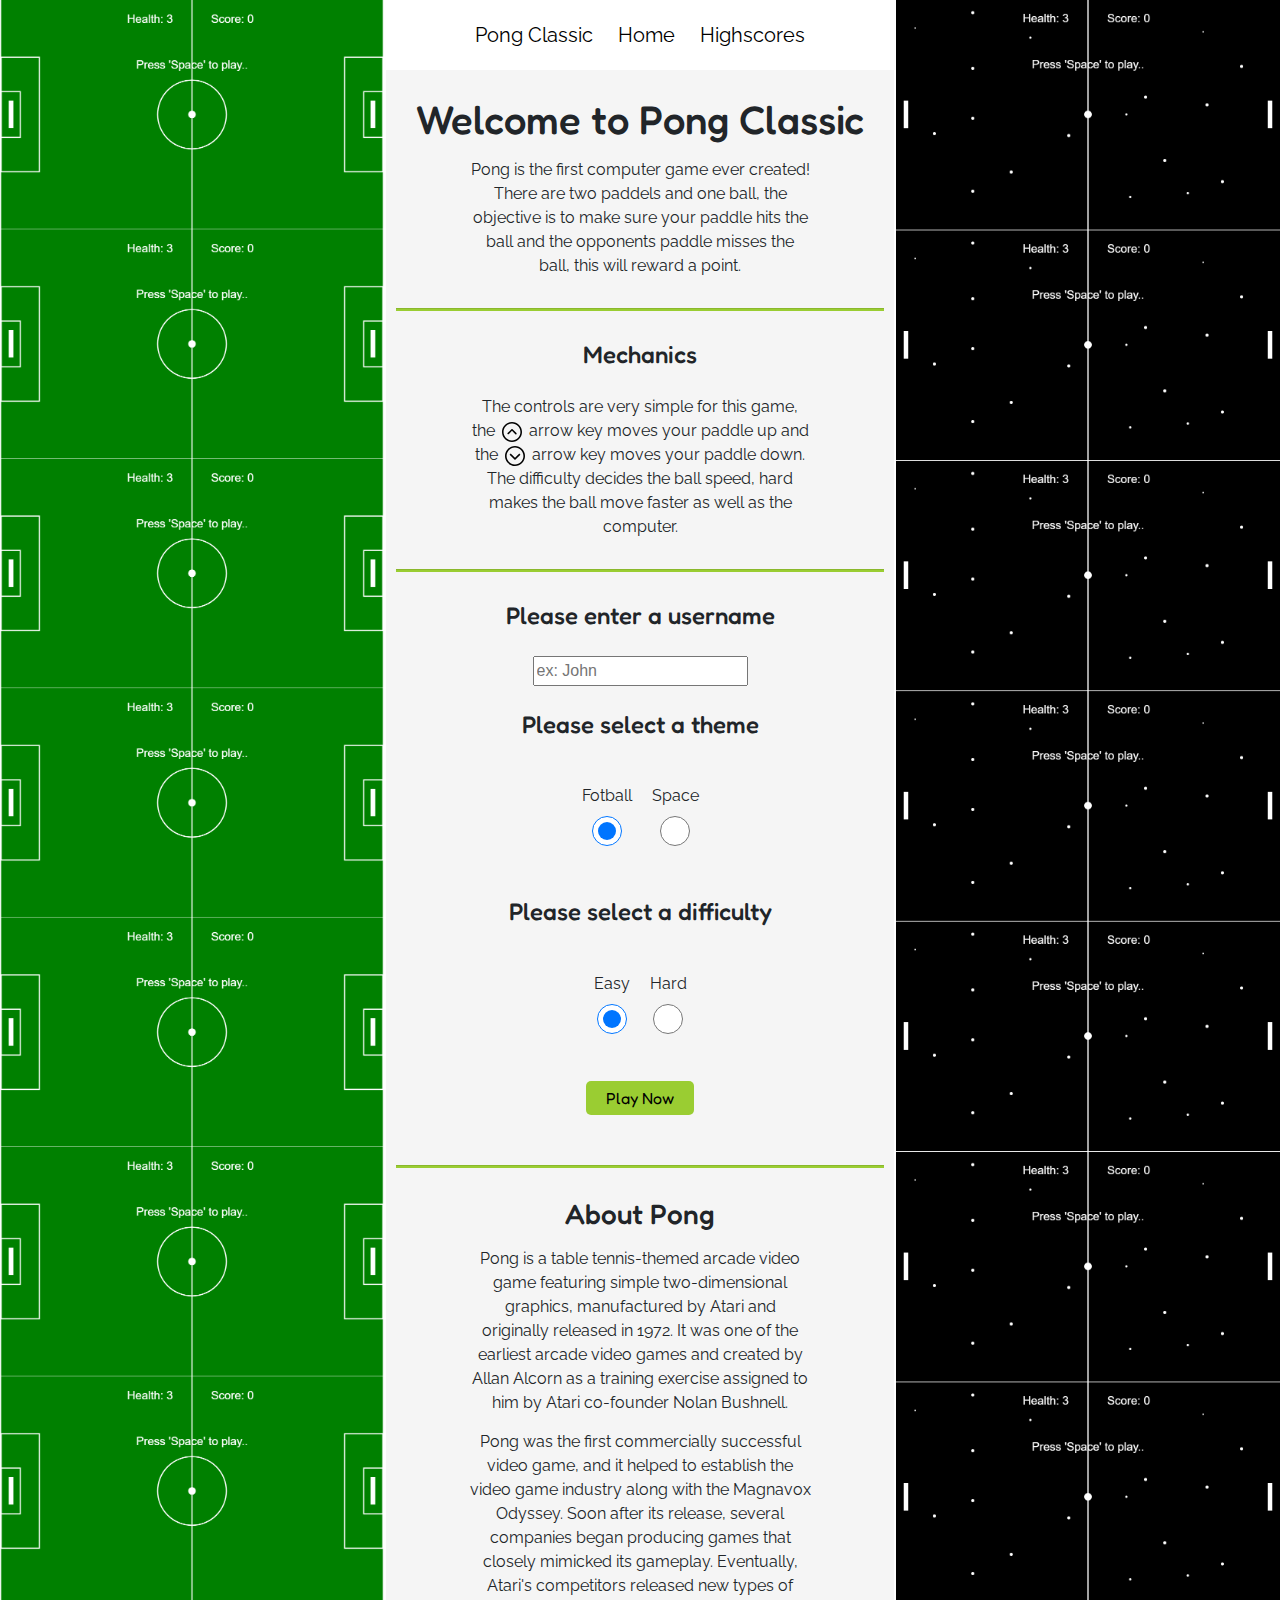
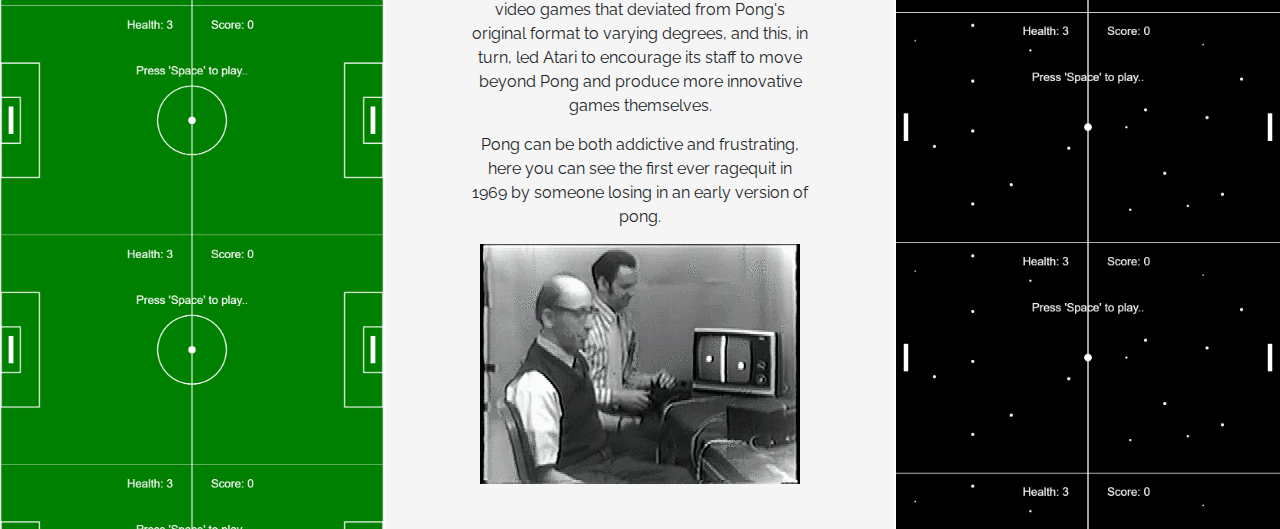
==== index.html @ d83b38e5 "lastest draft" ====
<!DOCTYPE html>
<html lang="en">

<head>
    <meta charset="UTF-8">

    <link href="https://fonts.googleapis.com/css2?family=Fredoka+One&display=swap" rel="stylesheet">
    <link href="https://fonts.googleapis.com/css2?family=Raleway:wght@500&display=swap" rel="stylesheet">

    <link rel="stylesheet" href="https://stackpath.bootstrapcdn.com/bootstrap/4.5.2/css/bootstrap.min.css"
        integrity="sha384-JcKb8q3iqJ61gNV9KGb8thSsNjpSL0n8PARn9HuZOnIxN0hoP+VmmDGMN5t9UJ0Z" crossorigin="anonymous">

    <link rel="stylesheet" href="style.css">
    <link rel="stylesheet" href="nav.css">
    <meta name="viewport" content="width=device-width, initial-scale=1.0">
    <title>Home</title>
</head>

<body class="bodyIndex">
    
      <nav class="navigation indexNav">
          <a class="navigation__brand" href="index.html">Pong Classic</a>
          <a class="navigation__link" href="index.html">Home</a>
          <a class="navigation__link" href="highscore.html">Highscores</a>
      </nav>
    <div class="container-fluid main">
        
        <div class="main__content">
            
            <h1>Welcome to Pong Classic</h1>
            <p>Pong is the first computer game ever created! There are two paddels and one ball, the objective is to
                make sure your paddle hits the ball and the opponents paddle misses the ball, this will reward a point.
            </p>
            <hr />
            <h4 class="main__subHeader">Mechanics</h4>
            <p>The controls are very simple for this game, the <img src="Images/up-arrow.svg" class="controlImage" alt="arrow_up"> arrow key moves your paddle up and the <img src="Images/arrow.svg" class="controlImage" alt="arrow_down"> arrow key moves your paddle down. The difficulty decides the ball speed, hard makes the ball move faster as well as the computer.</p>
            <hr />

            <h4 class="main__subHeader">Please enter a username</h4>
            <form id="usernameForm" onsubmit="playGame()">
                <input type="text" name="username" id="username" placeholder="ex: John" />
              
                   <h4 class="main__subHeader">Please select a theme</h4>
               
                <div class="main__checkboxes">
                    <div>
                        <label>Fotball</label><br />
                        <input type="radio" id="footballTheme" class="checkbox" onclick="onlyOne(this)" name="theme"
                            checked>
                    </div>
                    <div >
                        <label>Space</label><br />
                        <input type="radio" id="spaceTheme" class="checkbox" onclick="onlyOne(this)" name="theme">
                    </div>
                </div>

                    <h4 class="main__subHeader">Please select a difficulty</h4>

                <div class="main__checkboxes">
                    <div >
                        <label>Easy</label><br />
                        <input type="radio" id="easyDifficulty" class="checkbox" onclick="onlyOneDifficulty(this)"
                            name="difficulty" checked>
                    </div>
                    <div >
                        <label>Hard</label><br />
                        <input type="radio" id="hardDifficulty" class="checkbox" onclick="onlyOneDifficulty(this)"
                            name="difficulty">
                    </div>
                </div>

                <input type="submit" class="button" value="Play Now" />
            </form>

            <hr />
            <div class="main__about">
            <h3>About Pong</h3>
            <p>Pong is a table tennis-themed arcade video game featuring simple two-dimensional graphics, manufactured by Atari and originally released in 1972. It was one of the earliest arcade video games and created by Allan Alcorn as a training exercise assigned to him by Atari co-founder Nolan Bushnell.</p>
            <p>Pong was the first commercially successful video game, and it helped to establish the video game industry along with the Magnavox Odyssey. Soon after its release, several companies began producing games that closely mimicked its gameplay. Eventually, Atari's competitors released new types of video games that deviated from Pong's original format to varying degrees, and this, in turn, led Atari to encourage its staff to move beyond Pong and produce more innovative games themselves.</p>
            <p>Pong can be both addictive and frustrating, here you can see the first ever ragequit in 1969 by someone
                losing in an early version of pong.</p>
            <img src="Images/ragequit.gif" alt="ragequit_Gif" />
        </div>
        </div>

    </div>
    <script src="script.js"></script>
    <script src="https://code.jquery.com/jquery-3.5.1.slim.min.js"
        integrity="sha384-DfXdz2htPH0lsSSs5nCTpuj/zy4C+OGpamoFVy38MVBnE+IbbVYUew+OrCXaRkfj"
        crossorigin="anonymous"></script>
    <script src="https://cdn.jsdelivr.net/npm/popper.js@1.16.1/dist/umd/popper.min.js"
        integrity="sha384-9/reFTGAW83EW2RDu2S0VKaIzap3H66lZH81PoYlFhbGU+6BZp6G7niu735Sk7lN"
        crossorigin="anonymous"></script>
    <script src="https://stackpath.bootstrapcdn.com/bootstrap/4.5.2/js/bootstrap.min.js"
        integrity="sha384-B4gt1jrGC7Jh4AgTPSdUtOBvfO8shuf57BaghqFfPlYxofvL8/KUEfYiJOMMV+rV"
        crossorigin="anonymous"></script>
</body>

</html>
---- style.css ----
*{
    box-sizing: border-box;
}
h1, h2 ,h3, h4{
    font-family: 'Fredoka One', Arial, Helvetica, sans-serif;
}

p{
    font-family: 'Raleway', Arial, Helvetica, sans-serif;
}

label{
    font-family: 'Raleway', Arial, Helvetica, sans-serif;
}

.bodyIndex {
    background-image: url('Images/backgroundFootball.jpg'), url('Images/backgroundSpace.jpg');
    background-position: left top, right top;
    background-repeat: repeat-y;
    background-size: 30%;

}

.bodyGame{
    background-image: url('Images/gamebackground.jpg');
    background-repeat: no-repeat;
    background-size: cover;
    background-position: center top;

}

.main__content{
    width: 40.6%;
    margin: 0 auto;
    padding: 25px 10px;
    text-align: center;
    background-color: whitesmoke;
}

.main__content p {
    width: 70%;
    margin: 15px auto;
}

.main__subHeader{
    margin: 25px 0;
}

.checkbox {
    width: 30px;
    height: 30px;
}

.controlImage{
    width: 20px;
    margin: 0 3px;
}

.main__checkboxes{
    display: flex;
    flex-direction: row;
    justify-content: center;
}

.main__checkboxes div{
   margin: 20px 10px;
}

.main__content hr {
    background-color: yellowgreen;
    height: 2px;
    margin: 30px 0;
}

.main__about{
    margin: 20px 0;
}

.button {
    background-color:yellowgreen;
    border: none;
    padding: 5px 20px;
    border-radius: 5px;
    margin: 20px 0;
    font-family:'Fredoka One', Arial, Helvetica, sans-serif;
}


.gameinfo{
    display: flex; 
    flex-direction: column;
    align-items: center;
    font-size: 20px;
    padding-top: 50px;
}

.gameinfo__content{
    margin-top: 30px;
    display: flex;
}

.gameinfo__content--logout{
    flex: 1;
    text-align: right;

}

.gameinfo__content--logout a{
    color: white;
    text-decoration: none;
}

.gameinfo__content--logout a:hover{
    color: white;
    text-decoration: underline;
}

.gameinfo__name{
    flex:1; 
    display:flex;
    color: white;
    
}

.gameinfo__name--static{
    flex: 1;
}

.gameinfo__username{
    margin-left: 5px;
    flex: 5;
}


.scorelist{
    text-align: center;
    width: 50%;
    margin: 50px auto 0 auto;
    padding: 35px;
    background-color: whitesmoke;
    border-radius: 10px;
    
}

.scorelist h1{
    margin: 20px 0 40px 0;
    color: yellowgreen;
    font-size: 60px;
}

.scorelist__info{
    margin-bottom: 10px;
}


/*made in js */
.scorelist__row{ 
    padding: 15px 0;
    font-size: 28px;
    border-bottom: 1px solid yellowgreen;
    overflow-x: hidden;
    
}

.scorelist__scores{
    max-height: 450px;
    overflow-y: scroll;
    overflow-x: hidden;
    font-family: 'Raleway', sans-serif;
   
}

.scorelist__middle {
    width: 40%;
    margin: 0 auto;
    text-align: left;
    
}

.scorelist__right {
    padding-left: 40px;
}

.againButton {
    text-align: center;
    padding: 35px 0;
}

.againButton a{
    background-color:yellowgreen;
    border: none;
    padding: 15px 35px;
    border-radius: 5px;
    margin: 20px 0;
    text-decoration: none;
    font-family:'Fredoka One', Arial, Helvetica, sans-serif;
    color: black;
    font-size: 20px;
}
---- nav.css ----
.navigation {
    text-align: center;
    font-family: 'Raleway', Arial, Helvetica, sans-serif;
    text-decoration: none;
    padding: 20px 0;
    font-size: 20px;
    
}

.indexNav a {
    color: black;
    margin: 0 10px;
}

.indexNav .navigation__link:hover{
    text-decoration: none;
    color: rgba(0, 0, 0, 0.8);
}

.navigation__brand:hover{
    text-decoration: none;
}

.secondaryNav a{
    color: white;
    margin: 0 10px;
}

.secondaryNav .navigation__link:hover {
    text-decoration: none;
    color: rgba(255, 255, 255, 0.8);
}
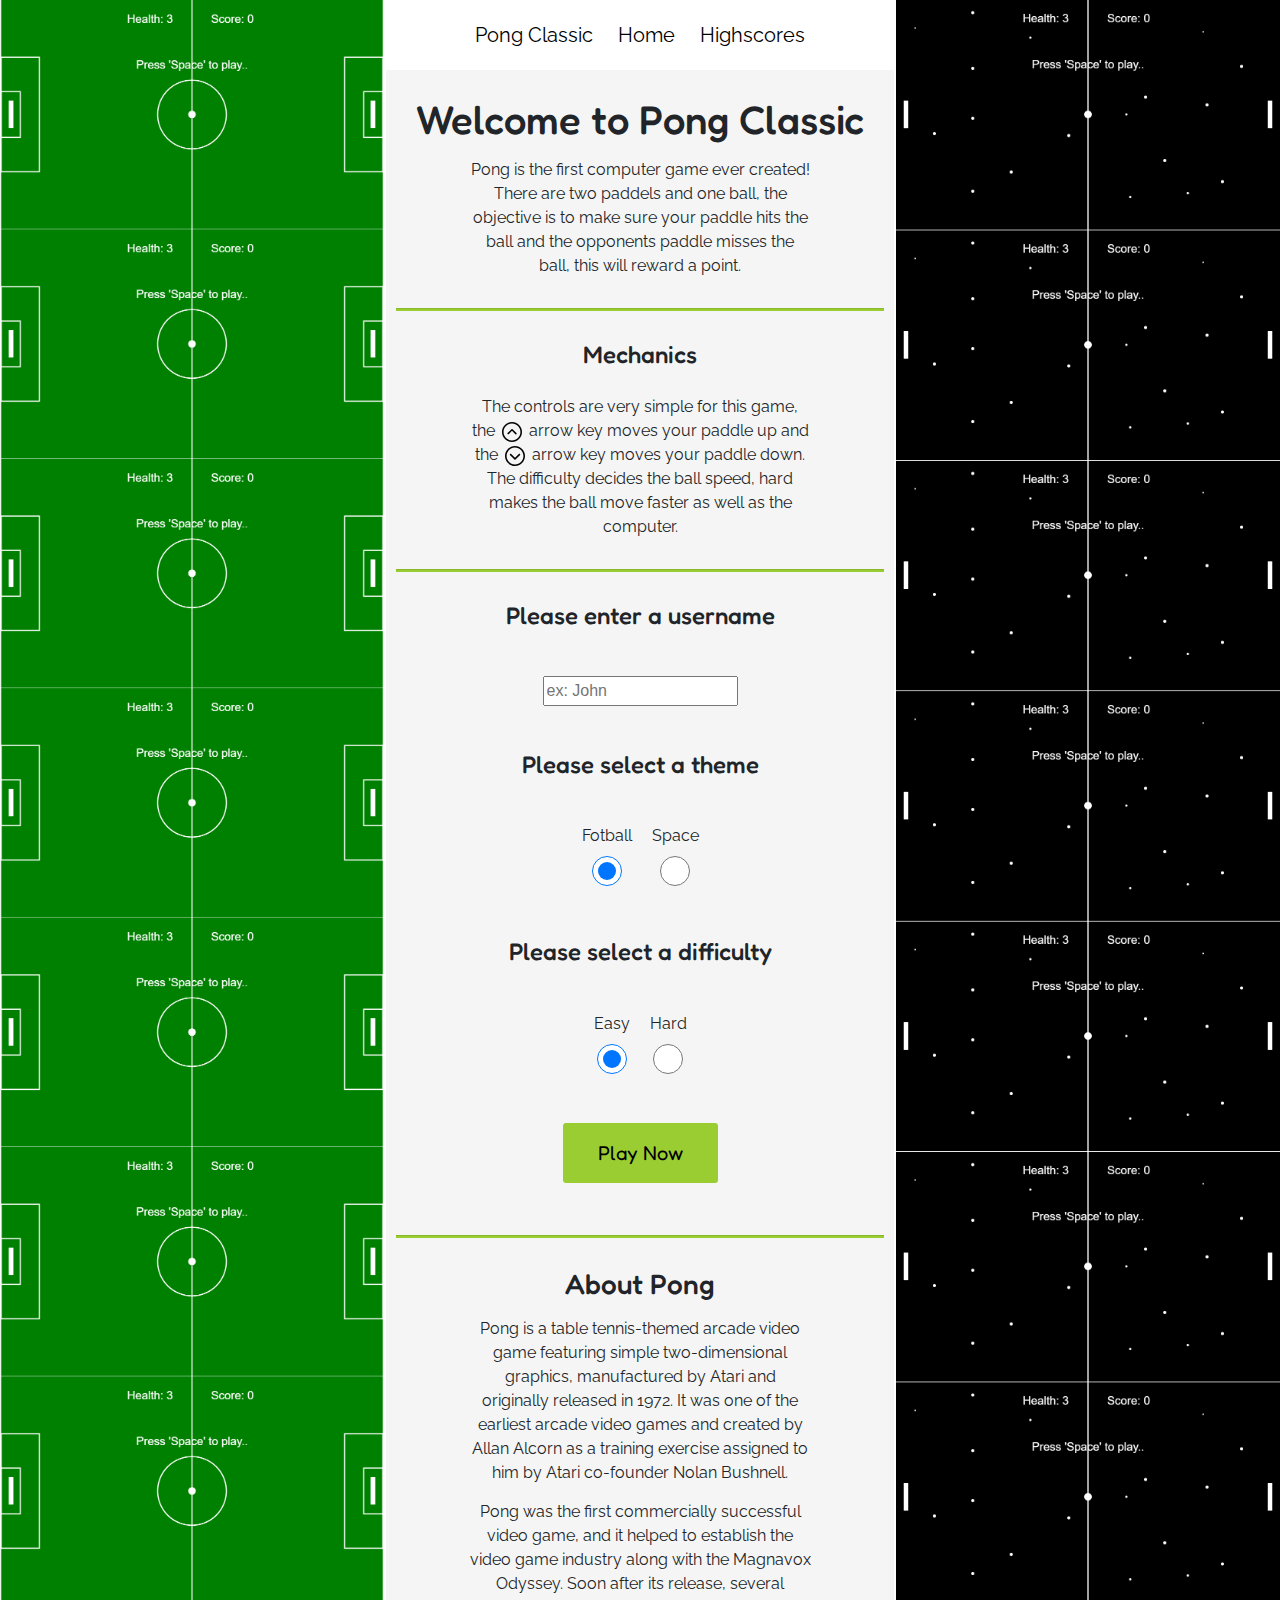
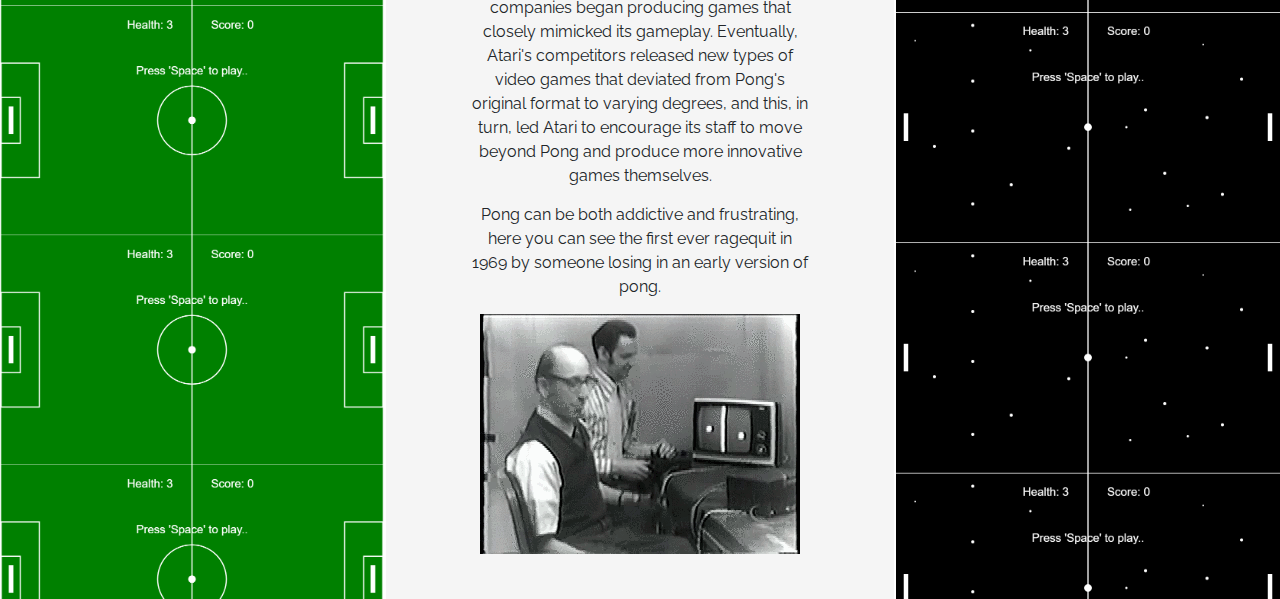
==== commit 2dc73219: "final" ====
--- a/index.html
+++ b/index.html
@@ -1,15 +1,11 @@
 <!DOCTYPE html>
 <html lang="en">
-
 <head>
     <meta charset="UTF-8">
-
     <link href="https://fonts.googleapis.com/css2?family=Fredoka+One&display=swap" rel="stylesheet">
     <link href="https://fonts.googleapis.com/css2?family=Raleway:wght@500&display=swap" rel="stylesheet">
-
     <link rel="stylesheet" href="https://stackpath.bootstrapcdn.com/bootstrap/4.5.2/css/bootstrap.min.css"
         integrity="sha384-JcKb8q3iqJ61gNV9KGb8thSsNjpSL0n8PARn9HuZOnIxN0hoP+VmmDGMN5t9UJ0Z" crossorigin="anonymous">
-
     <link rel="stylesheet" href="style.css">
     <link rel="stylesheet" href="nav.css">
     <meta name="viewport" content="width=device-width, initial-scale=1.0">
@@ -17,73 +13,77 @@
 </head>
 
 <body class="bodyIndex">
-    
-      <nav class="navigation indexNav">
-          <a class="navigation__brand" href="index.html">Pong Classic</a>
-          <a class="navigation__link" href="index.html">Home</a>
-          <a class="navigation__link" href="highscore.html">Highscores</a>
-      </nav>
+
+    <nav class="navigation indexNav">
+        <a class="navigation__brand" href="index.html">Pong Classic</a>
+        <a class="navigation__link" href="index.html">Home</a>
+        <a class="navigation__link" href="highscore.html">Highscores</a>
+    </nav>
+
     <div class="container-fluid main">
-        
         <div class="main__content">
-            
+
             <h1>Welcome to Pong Classic</h1>
             <p>Pong is the first computer game ever created! There are two paddels and one ball, the objective is to
                 make sure your paddle hits the ball and the opponents paddle misses the ball, this will reward a point.
             </p>
             <hr />
+
             <h4 class="main__subHeader">Mechanics</h4>
-            <p>The controls are very simple for this game, the <img src="Images/up-arrow.svg" class="controlImage" alt="arrow_up"> arrow key moves your paddle up and the <img src="Images/arrow.svg" class="controlImage" alt="arrow_down"> arrow key moves your paddle down. The difficulty decides the ball speed, hard makes the ball move faster as well as the computer.</p>
+            <p>The controls are very simple for this game, the <img src="Images/up-arrow.svg" class="controlImage"
+                    alt="arrow_up"> arrow key moves your paddle up and the <img src="Images/arrow.svg"
+                    class="controlImage" alt="arrow_down"> arrow key moves your paddle down. The difficulty decides the
+                ball speed, hard makes the ball move faster as well as the computer.</p>
             <hr />
 
             <h4 class="main__subHeader">Please enter a username</h4>
             <form id="usernameForm" onsubmit="playGame()">
                 <input type="text" name="username" id="username" placeholder="ex: John" />
-              
-                   <h4 class="main__subHeader">Please select a theme</h4>
-               
+                <h4 class="main__subHeader">Please select a theme</h4>
                 <div class="main__checkboxes">
                     <div>
                         <label>Fotball</label><br />
-                        <input type="radio" id="footballTheme" class="checkbox" onclick="onlyOne(this)" name="theme"
-                            checked>
+                        <input type="radio" id="footballTheme" class="checkbox" name="theme" checked>
                     </div>
-                    <div >
+                    <div>
                         <label>Space</label><br />
-                        <input type="radio" id="spaceTheme" class="checkbox" onclick="onlyOne(this)" name="theme">
+                        <input type="radio" id="spaceTheme" class="checkbox" name="theme">
                     </div>
                 </div>
-
-                    <h4 class="main__subHeader">Please select a difficulty</h4>
-
+                <h4 class="main__subHeader">Please select a difficulty</h4>
                 <div class="main__checkboxes">
-                    <div >
+                    <div>
                         <label>Easy</label><br />
-                        <input type="radio" id="easyDifficulty" class="checkbox" onclick="onlyOneDifficulty(this)"
-                            name="difficulty" checked>
+                        <input type="radio" id="easyDifficulty" class="checkbox" name="difficulty" checked>
                     </div>
-                    <div >
+                    <div>
                         <label>Hard</label><br />
-                        <input type="radio" id="hardDifficulty" class="checkbox" onclick="onlyOneDifficulty(this)"
-                            name="difficulty">
+                        <input type="radio" id="hardDifficulty" class="checkbox" name="difficulty">
                     </div>
                 </div>
-
                 <input type="submit" class="button" value="Play Now" />
             </form>
+            <hr />
 
-            <hr />
             <div class="main__about">
-            <h3>About Pong</h3>
-            <p>Pong is a table tennis-themed arcade video game featuring simple two-dimensional graphics, manufactured by Atari and originally released in 1972. It was one of the earliest arcade video games and created by Allan Alcorn as a training exercise assigned to him by Atari co-founder Nolan Bushnell.</p>
-            <p>Pong was the first commercially successful video game, and it helped to establish the video game industry along with the Magnavox Odyssey. Soon after its release, several companies began producing games that closely mimicked its gameplay. Eventually, Atari's competitors released new types of video games that deviated from Pong's original format to varying degrees, and this, in turn, led Atari to encourage its staff to move beyond Pong and produce more innovative games themselves.</p>
-            <p>Pong can be both addictive and frustrating, here you can see the first ever ragequit in 1969 by someone
-                losing in an early version of pong.</p>
-            <img src="Images/ragequit.gif" alt="ragequit_Gif" />
+                <h3>About Pong</h3>
+                <p>Pong is a table tennis-themed arcade video game featuring simple two-dimensional graphics,
+                    manufactured by Atari and originally released in 1972. It was one of the earliest arcade video games
+                    and created by Allan Alcorn as a training exercise assigned to him by Atari co-founder Nolan
+                    Bushnell.</p>
+                <p>Pong was the first commercially successful video game, and it helped to establish the video game
+                    industry along with the Magnavox Odyssey. Soon after its release, several companies began producing
+                    games that closely mimicked its gameplay. Eventually, Atari's competitors released new types of
+                    video games that deviated from Pong's original format to varying degrees, and this, in turn, led
+                    Atari to encourage its staff to move beyond Pong and produce more innovative games themselves.</p>
+                <p>Pong can be both addictive and frustrating, here you can see the first ever ragequit in 1969 by
+                    someone
+                    losing in an early version of pong.</p>
+                <img src="Images/ragequit.gif" alt="ragequit_Gif" />
+            </div>
         </div>
-        </div>
+    </div>
 
-    </div>
     <script src="script.js"></script>
     <script src="https://code.jquery.com/jquery-3.5.1.slim.min.js"
         integrity="sha384-DfXdz2htPH0lsSSs5nCTpuj/zy4C+OGpamoFVy38MVBnE+IbbVYUew+OrCXaRkfj"
@@ -95,5 +95,4 @@
         integrity="sha384-B4gt1jrGC7Jh4AgTPSdUtOBvfO8shuf57BaghqFfPlYxofvL8/KUEfYiJOMMV+rV"
         crossorigin="anonymous"></script>
 </body>
-
 </html>--- a/style.css
+++ b/style.css
@@ -46,6 +46,11 @@
     margin: 25px 0;
 }
 
+.main__content #username{
+    margin: 20px 0;
+    width: 40%;
+}
+
 .checkbox {
     width: 30px;
     height: 30px;
@@ -77,12 +82,22 @@
 }
 
 .button {
+    border: 2px solid whitesmoke;
     background-color:yellowgreen;
-    border: none;
-    padding: 5px 20px;
+    padding: 15px 35px;
     border-radius: 5px;
     margin: 20px 0;
+    text-decoration: none;
     font-family:'Fredoka One', Arial, Helvetica, sans-serif;
+    color: black;
+    font-size: 20px;
+}
+
+.button:hover {
+    border: 2px solid yellowgreen;
+    background-color: whitesmoke;
+    color: yellowgreen;
+    transition: .2s ease-in;
 }
 
 
@@ -186,17 +201,113 @@
     padding: 35px 0;
 }
 
-.againButton a{
-    background-color:yellowgreen;
-    border: none;
-    padding: 15px 35px;
-    border-radius: 5px;
-    margin: 20px 0;
-    text-decoration: none;
-    font-family:'Fredoka One', Arial, Helvetica, sans-serif;
-    color: black;
-    font-size: 20px;
-}
-
-
-
+.againButton a:hover{
+  text-decoration: none;
+}
+
+
+@media only screen and (max-width: 900px) {
+    .gameinfo{
+        padding-top:0px;
+    }
+    .bodyIndex {
+        background-image: none;
+    
+    }
+
+    h1{
+        font-size: 30px;
+    }
+
+    .main__content{
+        width: 90%;
+        margin: 0 auto;
+        padding: 25px 10px;
+        text-align: center;
+        background-color: whitesmoke;
+    }
+    
+    .main__content p {
+        width: 90%;
+        margin: 15px auto;
+        text-align: left;
+        font-size: 15px;
+    }
+    
+    .main__subHeader{
+        font-size: 21px;
+    }
+    
+    .main__content #username{
+        width: 70%;
+    }
+
+    .main__about img{
+        width: 90%;
+        margin-top: 20px;
+    }
+    
+    .button {
+        font-size: 18px;
+    }
+
+    .scorelist{
+        text-align: center;
+        width: 90%;
+        margin: 30px auto 0 auto;
+        padding: 15px;
+        border-radius: 5px; 
+    }
+    
+    .scorelist h1{
+        margin: 20px 0 40px 0;
+        color: yellowgreen;
+        font-size: 40px;
+    }
+
+    .scorelist h2{
+        font-size: 20px;
+    }
+    
+    .scorelist__info{
+        margin-bottom: 10px;
+    }
+    
+    .scorelist__row{ 
+        padding: 10px 0;
+        font-size: 18px;
+        border-bottom: 1px solid yellowgreen;
+        overflow-x: hidden;
+    }
+    
+    .scorelist__scores{
+        max-height: 550px;
+       
+    }
+    
+    .scorelist__middle {
+        width: 50%;
+        margin: 0 auto;
+        text-align: left;
+        
+    }
+    
+    .scorelist__right {
+        padding-left: 10px;
+    }
+    
+
+    .bodyGame{
+        background-image: url('Images/gamebackground.jpg');
+        background-repeat: no-repeat;
+        background-size: cover;
+        background-position: center bottom;
+        padding-bottom: 300px;
+    
+    }
+    
+  }
+
+
+
+
--- a/nav.css
+++ b/nav.css
@@ -31,3 +31,11 @@
     color: rgba(255, 255, 255, 0.8);
 }
 
+@media only screen and (max-width: 900px) {
+    .navigation {
+        padding: 15px 0;
+        font-size: 17px;
+
+        
+    }
+  }
